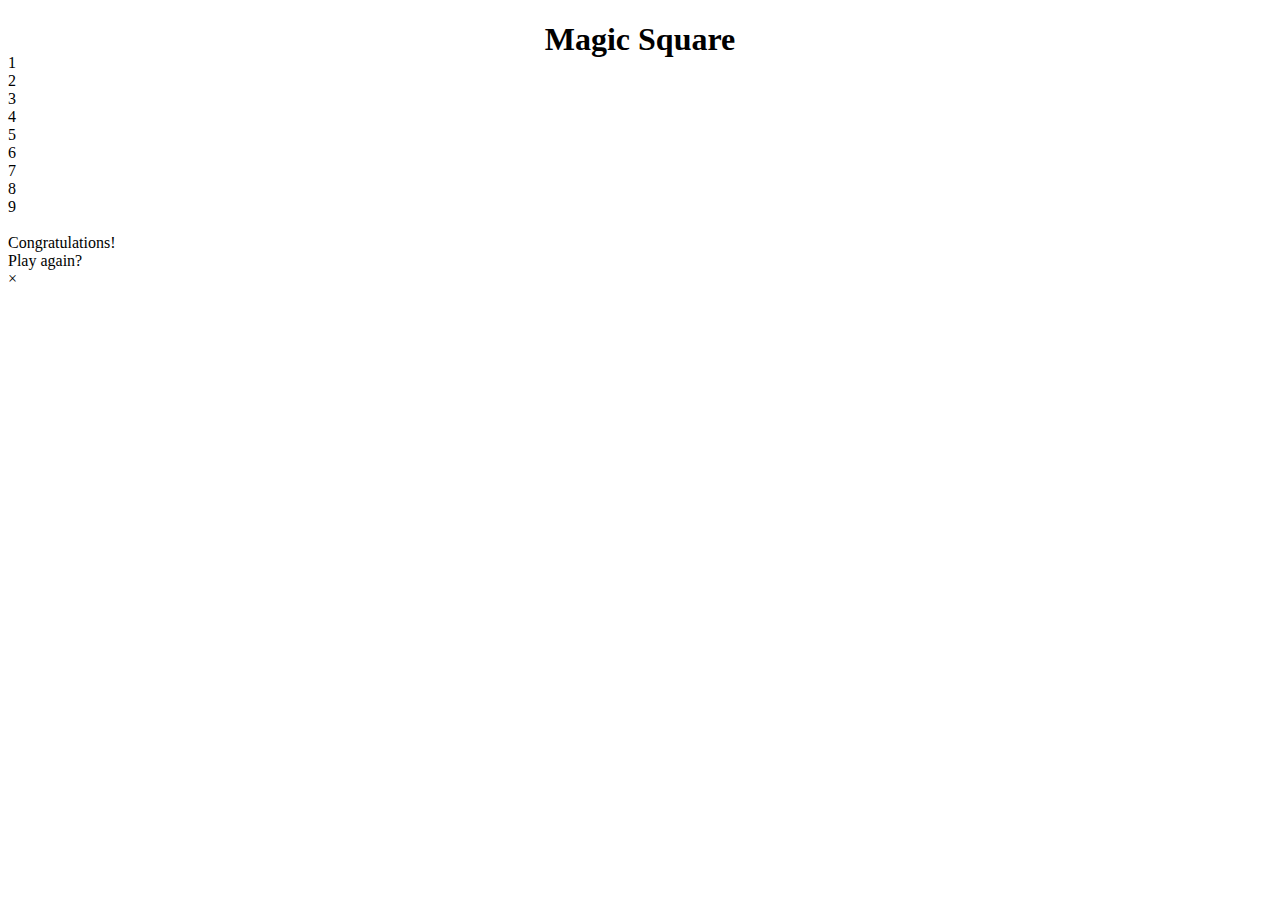
==== Games/Magic_Square /index.html @ 9ca001ee "Create index.html" ====
<!DOCTYPE html>
<html lang="en">
<head>
  <meta charset="UTF-8">
  <title>Magic Square ++</title>
  <meta name="viewport" content="width=device-width, initial-scale=0.55"><link rel='stylesheet' href='https://fonts.googleapis.com/css?family=Baloo'><link rel="stylesheet" href="./style.css">
  <link rel="stylesheet" href="https://cdnjs.cloudflare.com/ajax/libs/font-awesome/5.15.3/css/all.min.css" />
</head>
<body>
<h1 align="center">Magic Square</h1>
<div style="text-align: left; margin-left: 40px;
margin-top:-70px;
font-size: 30px;
padding: 5px; "><a href="https://kunjgit.github.io/GameZone/"><i style="color:white;" class="fas fa-home home-icon"></i></a></div>
<div id="game">
   <div id="board">
   </div>
   <div id="keyboard">
      <div class="key" key="1">1</div>
      <div class="key" key="2">2</div>
      <div class="key" key="3">3</div>
      <div class="key" key="4">4</div>
      <div class="key" key="5">5</div>
      <div class="key" key="6">6</div>
      <div class="key" key="7">7</div>
      <div class="key" key="8">8</div>
      <div class="key" key="9">9</div>
      <div class="key" key="0">&nbsp;</div>
   </div>
   
   <div id="winner">
      <div class="header">Congratulations!</div>
      <div id="new">Play again?</div>
      <div id="close">×</div>
   </div>
</div>

<div id="hidden">
   <img src="https://s3-us-west-2.amazonaws.com/s.cdpn.io/199011/cursor_default.png" alt="">
   <img src="https://s3-us-west-2.amazonaws.com/s.cdpn.io/199011/cursor_1.png" alt="">
   <img src="https://s3-us-west-2.amazonaws.com/s.cdpn.io/199011/cursor_2.png" alt="">
   <img src="https://s3-us-west-2.amazonaws.com/s.cdpn.io/199011/cursor_3.png" alt="">
   <img src="https://s3-us-west-2.amazonaws.com/s.cdpn.io/199011/cursor_4.png" alt="">
   <img src="https://s3-us-west-2.amazonaws.com/s.cdpn.io/199011/cursor_5.png" alt="">
   <img src="https://s3-us-west-2.amazonaws.com/s.cdpn.io/199011/cursor_6.png" alt="">
   <img src="https://s3-us-west-2.amazonaws.com/s.cdpn.io/199011/cursor_7.png" alt="">
   <img src="https://s3-us-west-2.amazonaws.com/s.cdpn.io/199011/cursor_8.png" alt="">
   <img src="https://s3-us-west-2.amazonaws.com/s.cdpn.io/199011/cursor_9.png" alt="">
   <img src="https://s3-us-west-2.amazonaws.com/s.cdpn.io/199011/cursor_clear.png" alt="">
</div>
<script src='https://cdnjs.cloudflare.com/ajax/libs/jquery/3.3.1/jquery.min.js'></script>
<script  src="./script.js"></script>

</body>
</html>
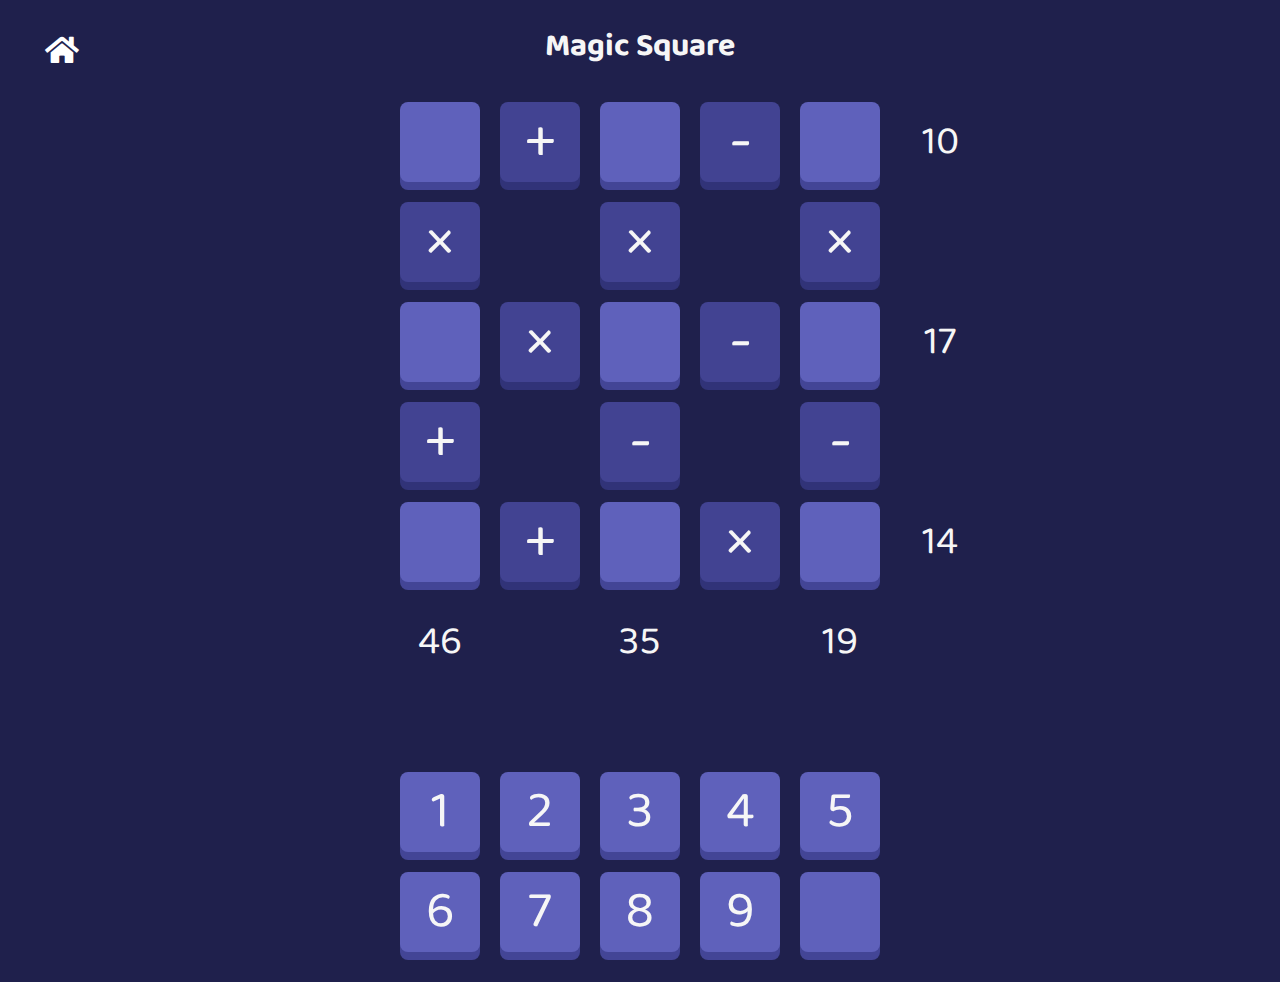
==== commit fcbf319a: "Update index.html" ====
--- a/Games/Magic_Square /index.html
+++ b/Games/Magic_Square /index.html
@@ -11,7 +11,7 @@
 <div style="text-align: left; margin-left: 40px;
 margin-top:-70px;
 font-size: 30px;
-padding: 5px; "><a href="https://kunjgit.github.io/GameZone/"><i style="color:white;" class="fas fa-home home-icon"></i></a></div>
+padding: 5px; "><a href=""><i style="color:white;" class="fas fa-home home-icon"></i></a></div>
 <div id="game">
    <div id="board">
    </div>
--- a/Games/Magic_Square /style.css
+++ b/Games/Magic_Square /style.css
@@ -0,0 +1,226 @@
+body {
+  --background: #1F204C;
+  --number-background: #5F61BB;
+  --number-shadow: #434596;
+  --symbol-background: #424392;
+  --symbol-shadow: #313378;
+  --text: #F6F6F6;
+  --text-fade: #CCCCCC;
+  --text-green: #2ECC71;
+  --text-red: #D8334A;
+  --selected-background: #DDDDDD;
+  --selected-shadow: #C8C8C8;
+  background-color: var(--background);
+  color: var(--text);
+  margin: 0;
+  font-family: 'Baloo', cursive;
+  overflow-x: hidden;
+}
+body #hidden {
+  display: none;
+}
+body #game {
+  width: 100vw;
+  min-height: 100vh;
+  cursor: url(https://s3-us-west-2.amazonaws.com/s.cdpn.io/199011/cursor_default.png), auto;
+  display: -webkit-box;
+  display: flex;
+  -webkit-box-orient: vertical;
+  -webkit-box-direction: normal;
+          flex-direction: column;
+  -webkit-box-align: center;
+          align-items: center;
+  -webkit-box-pack: justify;
+          justify-content: space-between;
+}
+body #game[cursor][cursor="default"] {
+  cursor: url(https://s3-us-west-2.amazonaws.com/s.cdpn.io/199011/cursor_default.png), auto;
+}
+body #game[cursor][cursor="1"] {
+  cursor: url(https://s3-us-west-2.amazonaws.com/s.cdpn.io/199011/cursor_1.png), auto;
+}
+body #game[cursor][cursor="2"] {
+  cursor: url(https://s3-us-west-2.amazonaws.com/s.cdpn.io/199011/cursor_2.png), auto;
+}
+body #game[cursor][cursor="3"] {
+  cursor: url(https://s3-us-west-2.amazonaws.com/s.cdpn.io/199011/cursor_3.png), auto;
+}
+body #game[cursor][cursor="4"] {
+  cursor: url(https://s3-us-west-2.amazonaws.com/s.cdpn.io/199011/cursor_4.png), auto;
+}
+body #game[cursor][cursor="5"] {
+  cursor: url(https://s3-us-west-2.amazonaws.com/s.cdpn.io/199011/cursor_5.png), auto;
+}
+body #game[cursor][cursor="6"] {
+  cursor: url(https://s3-us-west-2.amazonaws.com/s.cdpn.io/199011/cursor_6.png), auto;
+}
+body #game[cursor][cursor="7"] {
+  cursor: url(https://s3-us-west-2.amazonaws.com/s.cdpn.io/199011/cursor_7.png), auto;
+}
+body #game[cursor][cursor="8"] {
+  cursor: url(https://s3-us-west-2.amazonaws.com/s.cdpn.io/199011/cursor_8.png), auto;
+}
+body #game[cursor][cursor="9"] {
+  cursor: url(https://s3-us-west-2.amazonaws.com/s.cdpn.io/199011/cursor_9.png), auto;
+}
+body #game[cursor][cursor="0"] {
+  cursor: url(https://s3-us-west-2.amazonaws.com/s.cdpn.io/199011/cursor_clear.png), auto;
+}
+body #game #board {
+  display: -webkit-box;
+  display: flex;
+  -webkit-box-orient: vertical;
+  -webkit-box-direction: normal;
+          flex-direction: column;
+  -webkit-transform: translateX(50px);
+          transform: translateX(50px);
+  min-width: 600px;
+  min-height: 600px;
+  max-width: 600px;
+  max-height: 600px;
+  margin-top: 10px;
+}
+body #game #board .row {
+  display: -webkit-box;
+  display: flex;
+  -webkit-box-orient: horizontal;
+  -webkit-box-direction: normal;
+          flex-direction: row;
+}
+body #game #board .row > div {
+  width: 80px;
+  height: 80px;
+  margin: 10px;
+}
+body #game #board .row > div.number, body #game #board .row > div.symbol, body #game #board .row > div.result {
+  -webkit-user-select: none;
+     -moz-user-select: none;
+      -ms-user-select: none;
+          user-select: none;
+  line-height: 80px;
+  text-align: center;
+  font-size: 60px;
+}
+body #game #board .row > div.number, body #game #board .row > div.symbol {
+  border-radius: 8px;
+}
+body #game #board .row > div.number {
+  background-color: var(--number-background);
+  box-shadow: 0 8px 0 0 var(--number-shadow);
+  -webkit-transition: all .25s -.1s;
+  transition: all .25s -.1s;
+}
+body #game #board .row > div.number:active {
+  -webkit-transform: translateY(8px);
+          transform: translateY(8px);
+  box-shadow: 0 0px 0 0 #434596;
+}
+body #game #board .row > div.symbol {
+  background-color: var(--symbol-background);
+  box-shadow: 0 8px 0 0 var(--symbol-shadow);
+}
+body #game #board .row > div.result {
+  position: relative;
+  font-size: 40px;
+}
+body #game #board .row > div.result.correct {
+  color: var(--text-green);
+}
+body #game #board .row > div.result.wrong {
+  color: var(--text-red);
+}
+body #game #keyboard {
+  width: 500px;
+  display: -webkit-box;
+  display: flex;
+  -webkit-box-orient: horizontal;
+  -webkit-box-direction: normal;
+          flex-direction: row;
+  -webkit-box-pack: center;
+          justify-content: center;
+  flex-wrap: wrap;
+  margin-bottom: 20px;
+}
+body #game #keyboard .key {
+  width: 80px;
+  height: 80px;
+  line-height: 80px;
+  margin: 10px;
+  font-size: 52px;
+  border-radius: 8px;
+  text-align: center;
+  -webkit-user-select: none;
+     -moz-user-select: none;
+      -ms-user-select: none;
+          user-select: none;
+  background-color: var(--number-background);
+  box-shadow: 0 8px 0 0 var(--number-shadow);
+  -webkit-transition: all .25s -.1s;
+  transition: all .25s -.1s;
+}
+body #game #keyboard .key.used {
+  background-color: var(--symbol-background);
+  box-shadow: 0 8px 0 0 var(--symbol-shadow);
+}
+body #game #keyboard .key.used:active {
+  -webkit-transform: translateY(8px);
+          transform: translateY(8px);
+  box-shadow: 0 0px 0 0 var(--symbol-shadow);
+}
+body #game #keyboard .key.used.selected {
+  color: var(--symbol-background);
+  background-color: var(--selected-background);
+  box-shadow: 0 16px 0 0 var(--selected-shadow);
+  -webkit-transform: translateY(-8px);
+          transform: translateY(-8px);
+}
+body #game #keyboard .key.used.selected:active {
+  -webkit-transform: translateY(8px);
+          transform: translateY(8px);
+  box-shadow: 0 0px 0 0 var(--selected-shadow);
+}
+body #game #keyboard .key:not(.used):active {
+  -webkit-transform: translateY(8px);
+          transform: translateY(8px);
+  box-shadow: 0 0px 0 0 var(--number-shadow);
+}
+body #game #keyboard .key:not(.used).selected {
+  color: var(--number-background);
+  background-color: var(--text);
+  box-shadow: 0 16px 0 0 var(--text-fade);
+  -webkit-transform: translateY(-8px);
+          transform: translateY(-8px);
+}
+body #game #keyboard .key:not(.used).selected:active {
+  -webkit-transform: translateY(8px);
+          transform: translateY(8px);
+  box-shadow: 0 0px 0 0 var(--text-fade);
+}
+body #winner {
+  position: fixed;
+  top: 50%;
+  left: 0px;
+  right: 0px;
+  -webkit-transform: translateY(-50%);
+          transform: translateY(-50%);
+  background-color: #2ABA66;
+  text-align: center;
+}
+body #winner .header {
+  margin: 40px 0;
+  font-size: 60px;
+  margin-bottom: -20px;
+}
+body #winner #new {
+  margin-bottom: 30px;
+}
+body #winner #close {
+  position: absolute;
+  top: 0px;
+  right: 0px;
+  padding: 0 14px;
+  font-size: 32px;
+}
+body #winner:not(.show) {
+  display: none;
+}
